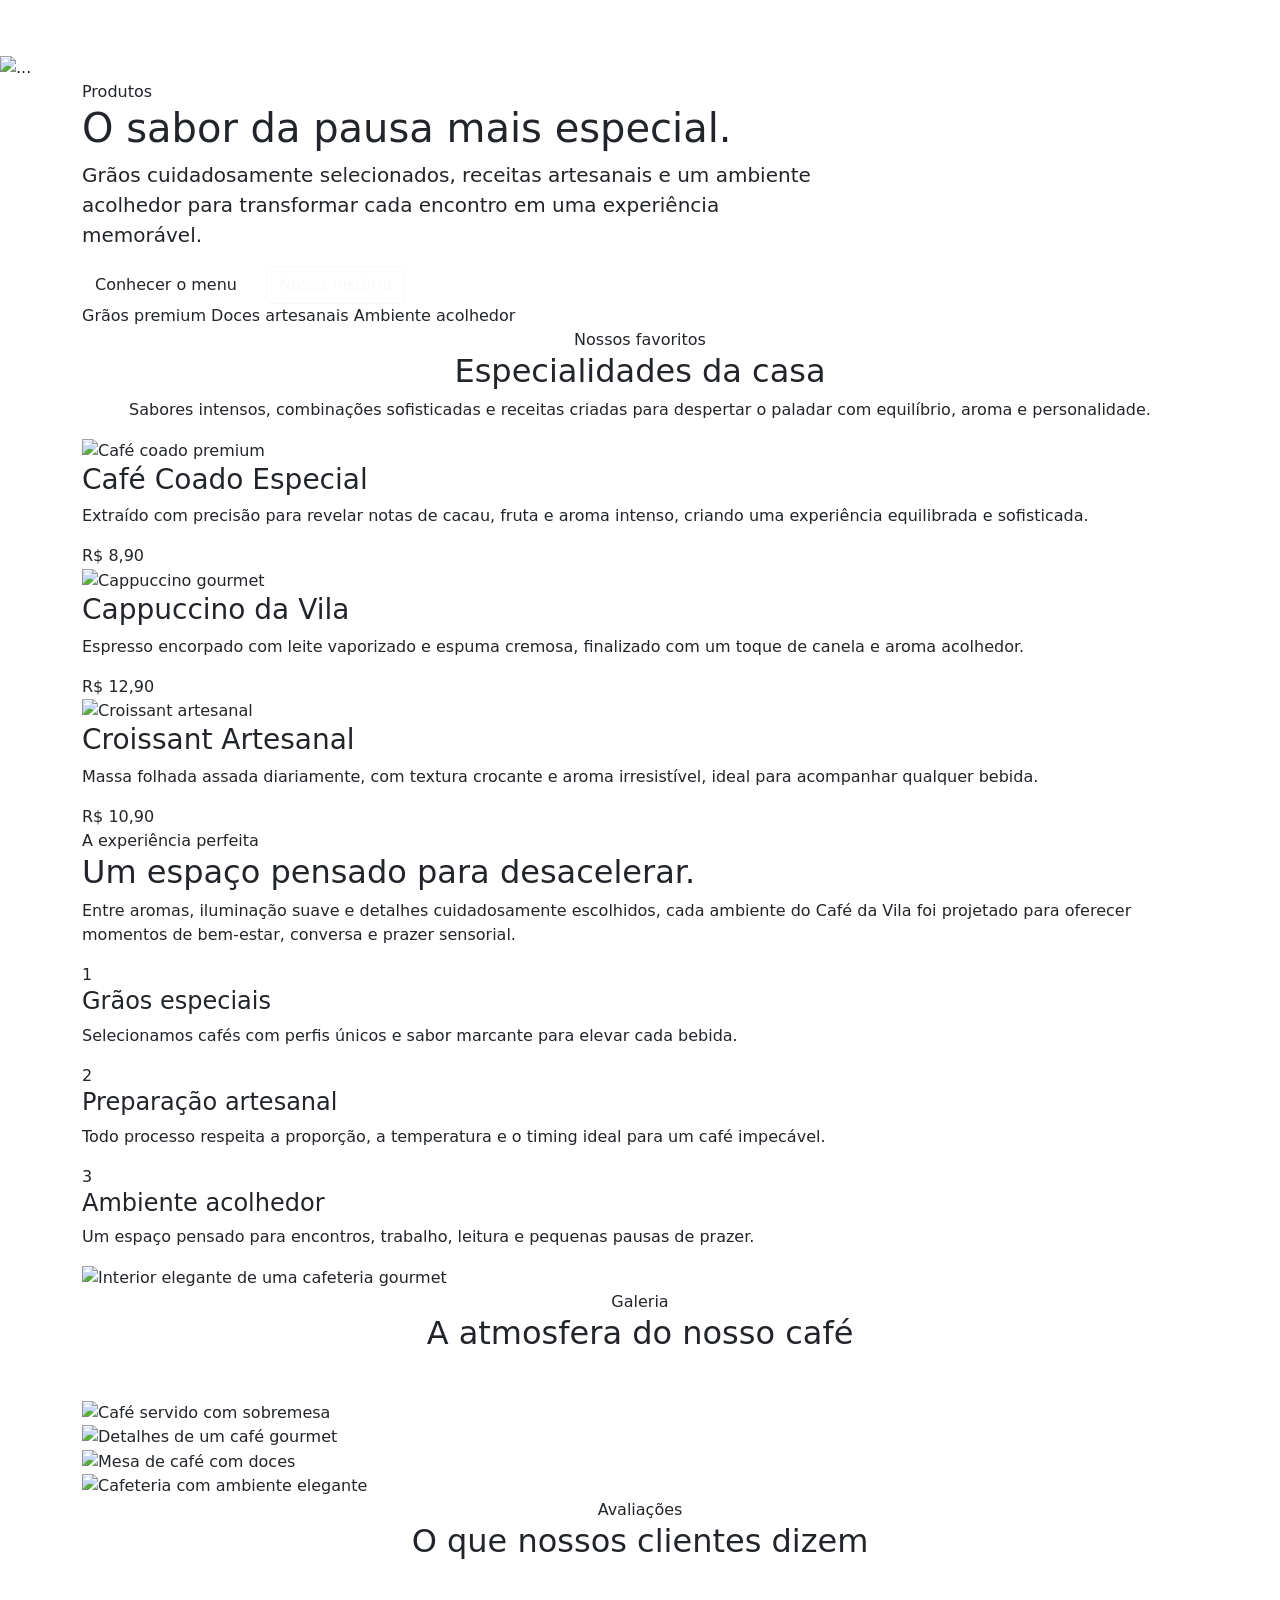
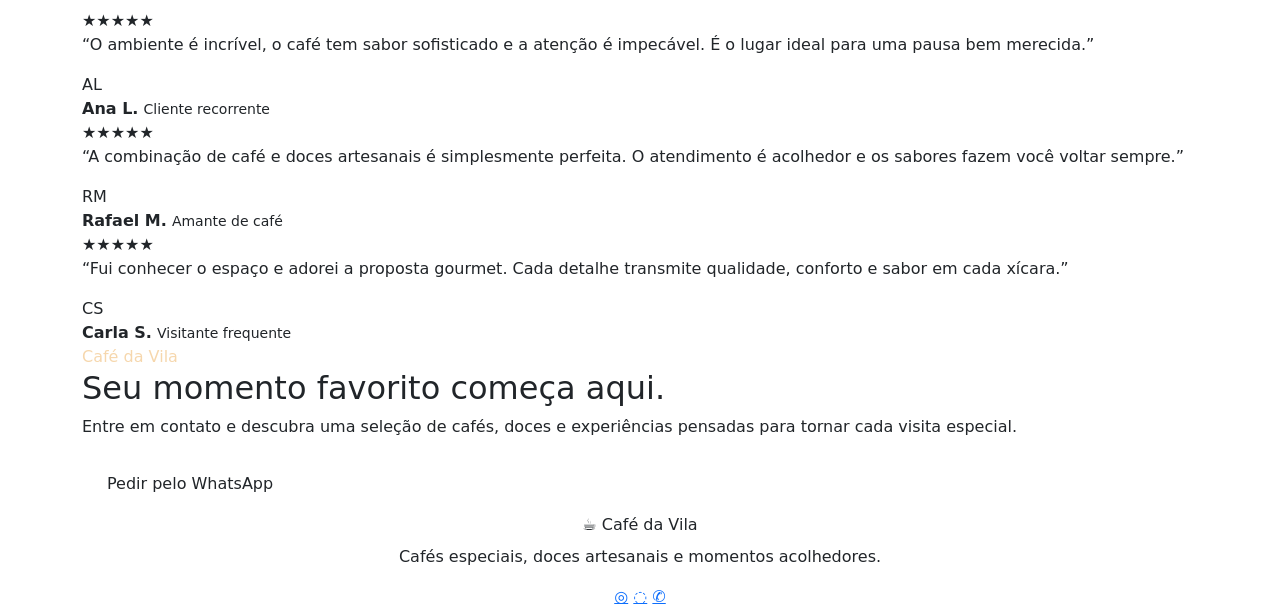
==== src/main/resources/templates/pedidos.html @ 2cc2918d "Initial commit" ====
<!doctype html>
<html lang="pt-BR">

<head>
    <meta charset="utf-8">
    <meta name="viewport" content="width=device-width, initial-scale=1">
    <meta name="description"
        content="Café da Vila — uma cafeteria gourmet com grãos especiais, doces artesanais e ambiente acolhedor.">
    <title>Café da Vila Gourmet</title>

    <link rel="preconnect" href="https://fonts.googleapis.com">
    <link rel="preconnect" href="https://fonts.gstatic.com" crossorigin>
    <link href="https://fonts.googleapis.com/css2?family=Manrope:wght@400;500;600;700;800&display=swap"
        rel="stylesheet">

    <link href="https://cdn.jsdelivr.net/npm/bootstrap@5.3.8/dist/css/bootstrap.min.css" rel="stylesheet"
        integrity="sha384-sRIl4kxILFvY47J16cr9ZwB07vP4J8+LH7qKQnuqkuIAvNWLzeN8tE5YBujZqJLB" crossorigin="anonymous">
    <link rel="stylesheet" href="/static/css/style.css">


</head>

<body>

    <header>
        <nav class="navbar navbar-expand-lg navbar-dark sticky-top">
            <div class="container">
                <a class="navbar-brand">☕ Café da Vila</a>

                <button class="navbar-toggler" type="button" data-bs-toggle="collapse" data-bs-target="#menuPrincipal"
                    aria-controls="menuPrincipal" aria-expanded="false" aria-label="Abrir menu">
                    <span class="navbar-toggler-icon"></span>
                </button>

                <div class="collapse navbar-collapse" id="menuPrincipal">
                    <ul class="navbar-nav ms-auto">
                        <li class="nav-item"><a class="nav-link active" href="index.html">Início</a></li>
                        <li class="nav-item"><a class="nav-link" href="produtos.html">Produtos</a></li>
                        <li class="nav-item"><a class="nav-link" href="pedidos.html">Pedidos</a></li>
                    </ul>
                </div>
            </div>
        </nav>
    </header>

    <main>
        <div id="carouselExampleIndicators" class="carousel slide">
            <div class="carousel-indicators">
                <button type="button" data-bs-target="#carouselExampleIndicators" data-bs-slide-to="0" class="active"
                    aria-current="true" aria-label="Slide 1"></button>
                <button type="button" data-bs-target="#carouselExampleIndicators" data-bs-slide-to="1"
                    aria-label="Slide 2"></button>
                <button type="button" data-bs-target="#carouselExampleIndicators" data-bs-slide-to="2"
                    aria-label="Slide 3"></button>
            </div>
            <div class="carousel-inner">
                <div class="carousel-item active">
                    <img src="..." class="d-block w-100" alt="...">
                </div>
                <div class="carousel-item">
                    <img src="..." class="d-block w-100" alt="...">
                </div>
                <div class="carousel-item">
                    <img src="..." class="d-block w-100" alt="...">
                </div>
            </div>
            <button class="carousel-control-prev" type="button" data-bs-target="#carouselExampleIndicators"
                data-bs-slide="prev">
                <span class="carousel-control-prev-icon" aria-hidden="true"></span>
                <span class="visually-hidden">Previous</span>
            </button>
            <button class="carousel-control-next" type="button" data-bs-target="#carouselExampleIndicators"
                data-bs-slide="next">
                <span class="carousel-control-next-icon" aria-hidden="true"></span>
                <span class="visually-hidden">Next</span>
            </button>
        </div>

        <section id="home" class="hero">
            <div class="container hero-content">
                <div class="row align-items-center">
                    <div class="col-lg-8">
                        <div class="eyebrow">Produtos</div>
                        <h1>O sabor da pausa mais especial.</h1>
                        <p class="lead">
                            Grãos cuidadosamente selecionados, receitas artesanais e um ambiente acolhedor para
                            transformar cada encontro em uma experiência memorável.
                        </p>

                        <div class="btns d-flex gap-3 flex-wrap">
                            <a href="#produtos" class="btn btn-coffee">Conhecer o menu</a>
                            <a href="#sobre" class="btn btn-outline-light">Nossa história</a>
                        </div>

                        <div class="hero-badges">
                            <span class="badge-item">Grãos premium</span>
                            <span class="badge-item">Doces artesanais</span>
                            <span class="badge-item">Ambiente acolhedor</span>
                        </div>
                    </div>
                </div>
            </div>
        </section>

    

        <section id="produtos" class="section">
            <div class="container">
                <div class="text-center">
                    <span class="eyebrow" style="color: var(--caramelo-escuro); margin-bottom: 1rem;">
                        Nossos favoritos
                    </span>
                    <h2 class="section-title">Especialidades da casa</h2>
                    <p class="section-text">
                        Sabores intensos, combinações sofisticadas e receitas criadas para despertar o paladar
                        com equilíbrio, aroma e personalidade.
                    </p>
                </div>

                <div class="menu-wrapper">
                    <article class="card-product">
                        <img src="https://images.unsplash.com/photo-1498804103079-a6351b050096?auto=format&fit=crop&w=900&q=80"
                            alt="Café coado premium">
                        <div class="card-body">
                            <h3>Café Coado Especial</h3>
                            <p>
                                Extraído com precisão para revelar notas de cacau, fruta e aroma intenso, criando
                                uma experiência equilibrada e sofisticada.
                            </p>
                            <span class="price">R$ 8,90</span>
                        </div>
                    </article>

                    <article class="card-product">
                        <img src="https://images.unsplash.com/photo-1572449043416-55f4685c9bb7?auto=format&fit=crop&w=900&q=80"
                            alt="Cappuccino gourmet">
                        <div class="card-body">
                            <h3>Cappuccino da Vila</h3>
                            <p>
                                Espresso encorpado com leite vaporizado e espuma cremosa, finalizado com um toque
                                de canela e aroma acolhedor.
                            </p>
                            <span class="price">R$ 12,90</span>
                        </div>
                    </article>

                    <article class="card-product">
                        <img src="https://images.unsplash.com/photo-1555507036-ab1f4038808a?auto=format&fit=crop&w=900&q=80"
                            alt="Croissant artesanal">
                        <div class="card-body">
                            <h3>Croissant Artesanal</h3>
                            <p>
                                Massa folhada assada diariamente, com textura crocante e aroma irresistível,
                                ideal para acompanhar qualquer bebida.
                            </p>
                            <span class="price">R$ 10,90</span>
                        </div>
                    </article>
                </div>
            </div>
        </section>

        <section id="experiencia" class="section experience">
            <div class="container">
                <div class="experience-grid">
                    <div>
                        <span class="eyebrow" style="color: var(--caramelo-escuro); margin-bottom: 1rem;">
                            A experiência perfeita
                        </span>
                        <h2 class="section-title">Um espaço pensado para desacelerar.</h2>
                        <p class="section-text" style="margin-left: 0; margin-right: 0; text-align: left;">
                            Entre aromas, iluminação suave e detalhes cuidadosamente escolhidos, cada ambiente do
                            Café da Vila foi projetado para oferecer momentos de bem-estar, conversa e prazer
                            sensorial.
                        </p>

                        <div class="experience-list">
                            <div class="experience-item">
                                <div class="exp-number">1</div>
                                <div>
                                    <h4>Grãos especiais</h4>
                                    <p>Selecionamos cafés com perfis únicos e sabor marcante para elevar cada bebida.
                                    </p>
                                </div>
                            </div>

                            <div class="experience-item">
                                <div class="exp-number">2</div>
                                <div>
                                    <h4>Preparação artesanal</h4>
                                    <p>Todo processo respeita a proporção, a temperatura e o timing ideal para um café
                                        impecável.</p>
                                </div>
                            </div>

                            <div class="experience-item">
                                <div class="exp-number">3</div>
                                <div>
                                    <h4>Ambiente acolhedor</h4>
                                    <p>Um espaço pensado para encontros, trabalho, leitura e pequenas pausas de prazer.
                                    </p>
                                </div>
                            </div>
                        </div>
                    </div>

                    <div class="experience-image">
                        <img src="https://images.unsplash.com/photo-1501339847302-ac426a4a7cbb?auto=format&fit=crop&w=1200&q=80"
                            alt="Interior elegante de uma cafeteria gourmet">
                    </div>
                </div>
            </div>
        </section>

        <section class="section gallery">
            <div class="container">
                <div class="text-center">
                    <span class="eyebrow" style="color: var(--caramelo-escuro); margin-bottom: 1rem;">
                        Galeria
                    </span>
                    <h2 class="section-title">A atmosfera do nosso café</h2>
                </div>

                <div class="gallery-grid mt-5">
                    <div class="gallery-item">
                        <img src="https://images.unsplash.com/photo-1521017432531-fbd92d768814?auto=format&fit=crop&w=800&q=80"
                            alt="Café servido com sobremesa">
                    </div>
                    <div class="gallery-item">
                        <img src="https://images.unsplash.com/photo-1511920170033-f8396924c348?auto=format&fit=crop&w=800&q=80"
                            alt="Detalhes de um café gourmet">
                    </div>
                    <div class="gallery-item">
                        <img src="https://images.unsplash.com/photo-1447933601403-0c6688de566e?auto=format&fit=crop&w=800&q=80"
                            alt="Mesa de café com doces">
                    </div>
                    <div class="gallery-item">
                        <img src="https://images.unsplash.com/photo-1461023058943-07fcbe16d735?auto=format&fit=crop&w=800&q=80"
                            alt="Cafeteria com ambiente elegante">
                    </div>
                </div>
            </div>
        </section>

        <section class="section testimonials">
            <div class="container">
                <div class="text-center">
                    <span class="eyebrow" style="color: var(--caramelo-escuro); margin-bottom: 1rem;">
                        Avaliações
                    </span>
                    <h2 class="section-title">O que nossos clientes dizem</h2>
                </div>

                <div class="testimonials-grid mt-5">
                    <article class="testimonial">
                        <div class="stars">★★★★★</div>
                        <p>
                            “O ambiente é incrível, o café tem sabor sofisticado e a atenção é impecável.
                            É o lugar ideal para uma pausa bem merecida.”
                        </p>

                        <div class="client">
                            <div class="avatar">AL</div>
                            <div>
                                <strong>Ana L.</strong>
                                <small>Cliente recorrente</small>
                            </div>
                        </div>
                    </article>

                    <article class="testimonial">
                        <div class="stars">★★★★★</div>
                        <p>
                            “A combinação de café e doces artesanais é simplesmente perfeita. O atendimento é
                            acolhedor e os sabores fazem você voltar sempre.”
                        </p>

                        <div class="client">
                            <div class="avatar">RM</div>
                            <div>
                                <strong>Rafael M.</strong>
                                <small>Amante de café</small>
                            </div>
                        </div>
                    </article>

                    <article class="testimonial">
                        <div class="stars">★★★★★</div>
                        <p>
                            “Fui conhecer o espaço e adorei a proposta gourmet. Cada detalhe transmite qualidade,
                            conforto e sabor em cada xícara.”
                        </p>

                        <div class="client">
                            <div class="avatar">CS</div>
                            <div>
                                <strong>Carla S.</strong>
                                <small>Visitante frequente</small>
                            </div>
                        </div>
                    </article>
                </div>
            </div>
        </section>

        <section id="contato" class="cta">
            <div class="container">
                <span class="eyebrow" style="color: #f6d7ad;">
                    Café da Vila
                </span>
                <h2>Seu momento favorito começa aqui.</h2>
                <p>
                    Entre em contato e descubra uma seleção de cafés, doces e experiências pensadas para
                    tornar cada visita especial.
                </p>
                <a href="https://wa.me/5511999999999" class="btn btn-coffee px-4 py-3">Pedir pelo WhatsApp</a>
            </div>
        </section>

    </main>

    <footer>
        <div class="container text-center">
            <div class="brand">☕ Café da Vila</div>
            <p class="mt-2">Cafés especiais, doces artesanais e momentos acolhedores.</p>

            <div class="socials">
                <a href="#" aria-label="Instagram">◎</a>
                <a href="#" aria-label="Facebook">◌</a>
                <a href="#" aria-label="WhatsApp">✆</a>
            </div>
        </div>
    </footer>

    <script src="https://cdn.jsdelivr.net/npm/bootstrap@5.3.8/dist/js/bootstrap.bundle.min.js"
        integrity="sha384-FKyoEForCGlyvwx9Hj09JcYn3nv7wiPVlz7YYwJrWVcXK/BmnVDxM+D2scQbITxI" crossorigin="anonymous">
        </script>

</body>

</html>
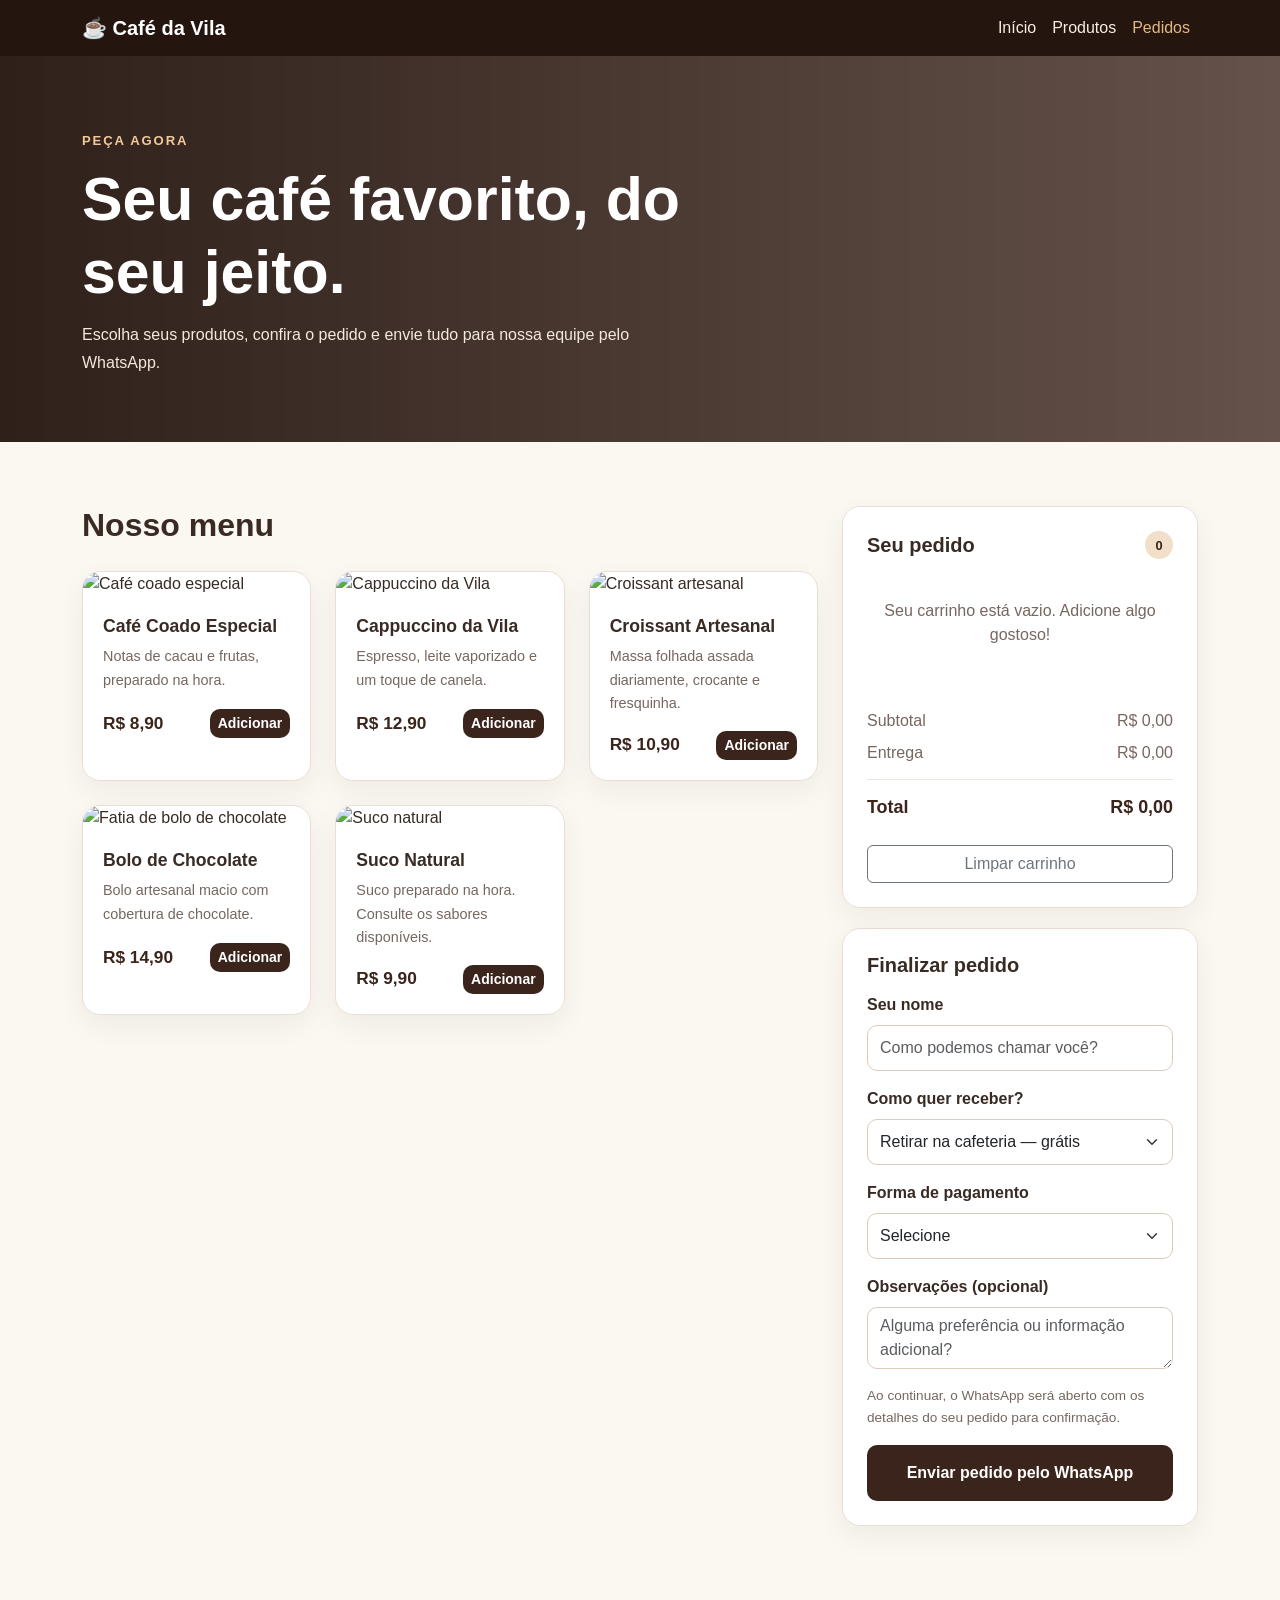
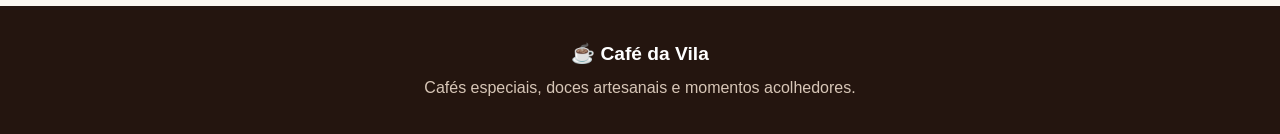
==== commit e31d5056: "atualizado info4" ====
--- a/src/main/resources/templates/pedidos.html
+++ b/src/main/resources/templates/pedidos.html
@@ -4,9 +4,8 @@
 <head>
     <meta charset="utf-8">
     <meta name="viewport" content="width=device-width, initial-scale=1">
-    <meta name="description"
-        content="Café da Vila — uma cafeteria gourmet com grãos especiais, doces artesanais e ambiente acolhedor.">
-    <title>Café da Vila Gourmet</title>
+    <meta name="description" content="Faça seu pedido no Café da Vila.">
+    <title>Pedidos | Café da Vila Gourmet</title>
 
     <link rel="preconnect" href="https://fonts.googleapis.com">
     <link rel="preconnect" href="https://fonts.gstatic.com" crossorigin>
@@ -15,17 +14,348 @@
 
     <link href="https://cdn.jsdelivr.net/npm/bootstrap@5.3.8/dist/css/bootstrap.min.css" rel="stylesheet"
         integrity="sha384-sRIl4kxILFvY47J16cr9ZwB07vP4J8+LH7qKQnuqkuIAvNWLzeN8tE5YBujZqJLB" crossorigin="anonymous">
-    <link rel="stylesheet" href="/static/css/style.css">
-
-
+
+    <style>
+        :root {
+            --cafe: #3b241b;
+            --cafe-escuro: #24150f;
+            --caramelo: #b87945;
+            --caramelo-claro: #f1dfca;
+            --creme: #fbf7f1;
+            --texto: #392b24;
+            --branco: #fff;
+        }
+
+        * {
+            box-sizing: border-box;
+        }
+
+        body {
+            margin: 0;
+            color: var(--texto);
+            background: var(--creme);
+            font-family: "Manrope", sans-serif;
+        }
+
+        .navbar {
+            background: var(--cafe-escuro);
+        }
+
+        .navbar-brand {
+            color: var(--branco);
+            font-weight: 800;
+        }
+
+        .navbar-brand:hover,
+        .navbar .nav-link {
+            color: #f8eee3;
+        }
+
+        .navbar .nav-link:hover,
+        .navbar .nav-link.active {
+            color: #e4b782;
+        }
+
+        .page-hero {
+            padding: 72px 0 64px;
+            color: var(--branco);
+            background:
+                linear-gradient(90deg, rgba(36, 21, 15, .95), rgba(59, 36, 27, .78)),
+                url("https://images.unsplash.com/photo-1495474472287-4d71bcdd2085?auto=format&fit=crop&w=1600&q=80") center/cover;
+        }
+
+        .eyebrow {
+            display: inline-block;
+            margin-bottom: 12px;
+            color: #f1c99b;
+            font-size: .82rem;
+            font-weight: 800;
+            letter-spacing: .14em;
+            text-transform: uppercase;
+        }
+
+        .page-hero h1 {
+            max-width: 700px;
+            margin: 0 0 12px;
+            font-size: clamp(2.2rem, 5vw, 3.8rem);
+            font-weight: 800;
+        }
+
+        .page-hero p {
+            max-width: 620px;
+            margin: 0;
+            color: #f4e9dc;
+            line-height: 1.8;
+        }
+
+        .order-section {
+            padding: 64px 0 80px;
+        }
+
+        .section-heading {
+            margin-bottom: 26px;
+            font-weight: 800;
+        }
+
+        .product-card,
+        .cart-card,
+        .checkout-card {
+            border: 1px solid #eadfd3;
+            border-radius: 18px;
+            background: var(--branco);
+            box-shadow: 0 10px 28px rgba(59, 36, 27, .06);
+        }
+
+        .product-card {
+            height: 100%;
+            overflow: hidden;
+            transition: transform .2s ease, box-shadow .2s ease;
+        }
+
+        .product-card:hover {
+            transform: translateY(-4px);
+            box-shadow: 0 14px 32px rgba(59, 36, 27, .12);
+        }
+
+        .product-card img {
+            width: 100%;
+            height: 190px;
+            object-fit: cover;
+        }
+
+        .product-card-body {
+            padding: 20px;
+        }
+
+        .product-card h3 {
+            margin-bottom: 8px;
+            font-size: 1.1rem;
+            font-weight: 800;
+        }
+
+        .product-card p {
+            min-height: 48px;
+            margin-bottom: 16px;
+            color: #76675f;
+            font-size: .9rem;
+            line-height: 1.6;
+        }
+
+        .product-price {
+            color: var(--cafe);
+            font-size: 1.08rem;
+            font-weight: 800;
+        }
+
+        .btn-coffee {
+            border: 0;
+            border-radius: 10px;
+            color: var(--branco);
+            background: var(--cafe);
+            font-weight: 700;
+        }
+
+        .btn-coffee:hover,
+        .btn-coffee:focus {
+            color: var(--branco);
+            background: var(--caramelo);
+        }
+
+        .cart-card,
+        .checkout-card {
+            padding: 24px;
+        }
+
+        .cart-card {
+            position: sticky;
+            top: 20px;
+        }
+
+        .cart-header {
+            display: flex;
+            align-items: center;
+            justify-content: space-between;
+            gap: 12px;
+            margin-bottom: 18px;
+        }
+
+        .cart-header h2,
+        .checkout-card h2 {
+            margin: 0;
+            font-size: 1.25rem;
+            font-weight: 800;
+        }
+
+        .cart-count {
+            display: inline-grid;
+            min-width: 28px;
+            height: 28px;
+            padding: 0 8px;
+            place-items: center;
+            border-radius: 999px;
+            color: var(--cafe);
+            background: var(--caramelo-claro);
+            font-size: .8rem;
+            font-weight: 800;
+        }
+
+        .empty-cart {
+            padding: 22px 10px;
+            color: #76675f;
+            text-align: center;
+        }
+
+        .cart-item {
+            display: grid;
+            grid-template-columns: 1fr auto;
+            gap: 10px;
+            padding: 14px 0;
+            border-bottom: 1px solid #eee6de;
+        }
+
+        .cart-item-name {
+            margin-bottom: 4px;
+            font-weight: 700;
+        }
+
+        .cart-item-price {
+            color: #76675f;
+            font-size: .88rem;
+        }
+
+        .cart-item-total {
+            color: var(--cafe);
+            font-weight: 800;
+            text-align: right;
+        }
+
+        .quantity-controls {
+            display: flex;
+            align-items: center;
+            gap: 8px;
+            margin-top: 9px;
+        }
+
+        .quantity-controls button {
+            display: grid;
+            width: 28px;
+            height: 28px;
+            place-items: center;
+            border: 1px solid #ddcbbb;
+            border-radius: 8px;
+            color: var(--cafe);
+            background: #fffaf5;
+            font-weight: 800;
+        }
+
+        .quantity-controls button:hover {
+            background: var(--caramelo-claro);
+        }
+
+        .remove-item {
+            padding: 0;
+            border: 0;
+            color: #a64b3c;
+            background: transparent;
+            font-size: .82rem;
+            text-decoration: underline;
+        }
+
+        .cart-summary {
+            padding-top: 16px;
+        }
+
+        .summary-row {
+            display: flex;
+            justify-content: space-between;
+            gap: 10px;
+            margin: 8px 0;
+            color: #76675f;
+        }
+
+        .summary-row.total {
+            margin-top: 14px;
+            padding-top: 14px;
+            border-top: 1px solid #eee6de;
+            color: var(--cafe);
+            font-size: 1.12rem;
+            font-weight: 800;
+        }
+
+        .checkout-card {
+            margin-top: 20px;
+        }
+
+        .form-label {
+            font-weight: 700;
+        }
+
+        .form-control,
+        .form-select {
+            min-height: 46px;
+            border-color: #ddcbbb;
+            border-radius: 10px;
+        }
+
+        .form-control:focus,
+        .form-select:focus {
+            border-color: var(--caramelo);
+            box-shadow: 0 0 0 .2rem rgba(184, 121, 69, .16);
+        }
+
+        .checkout-note {
+            color: #76675f;
+            font-size: .85rem;
+            line-height: 1.6;
+        }
+
+        footer {
+            padding: 34px 0;
+            color: #f4e9dc;
+            background: var(--cafe-escuro);
+            text-align: center;
+        }
+
+        footer .brand {
+            color: var(--branco);
+            font-size: 1.2rem;
+            font-weight: 800;
+        }
+
+        footer p {
+            margin: 8px 0 0;
+            color: #d7c6b7;
+        }
+
+        @media (max-width: 991px) {
+            .cart-card {
+                position: static;
+                margin-top: 28px;
+            }
+        }
+
+        @media (max-width: 575px) {
+            .page-hero {
+                padding: 52px 0;
+            }
+
+            .order-section {
+                padding: 44px 0 60px;
+            }
+
+            .cart-card,
+            .checkout-card {
+                padding: 18px;
+            }
+        }
+    </style>
 </head>
 
 <body>
-
     <header>
-        <nav class="navbar navbar-expand-lg navbar-dark sticky-top">
+        <nav class="navbar navbar-expand-lg navbar-dark">
             <div class="container">
-                <a class="navbar-brand">☕ Café da Vila</a>
+                <a class="navbar-brand" href="index.html">☕ Café da Vila</a>
 
                 <button class="navbar-toggler" type="button" data-bs-toggle="collapse" data-bs-target="#menuPrincipal"
                     aria-controls="menuPrincipal" aria-expanded="false" aria-label="Abrir menu">
@@ -34,9 +364,15 @@
 
                 <div class="collapse navbar-collapse" id="menuPrincipal">
                     <ul class="navbar-nav ms-auto">
-                        <li class="nav-item"><a class="nav-link active" href="index.html">Início</a></li>
-                        <li class="nav-item"><a class="nav-link" href="produtos.html">Produtos</a></li>
-                        <li class="nav-item"><a class="nav-link" href="pedidos.html">Pedidos</a></li>
+                        <li class="nav-item">
+                            <a class="nav-link" href="index.html">Início</a>
+                        </li>
+                        <li class="nav-item">
+                            <a class="nav-link" href="produtos.html">Produtos</a>
+                        </li>
+                        <li class="nav-item">
+                            <a class="nav-link active" aria-current="page" href="pedidos.html">Pedidos</a>
+                        </li>
                     </ul>
                 </div>
             </div>
@@ -44,298 +380,388 @@
     </header>
 
     <main>
-        <div id="carouselExampleIndicators" class="carousel slide">
-            <div class="carousel-indicators">
-                <button type="button" data-bs-target="#carouselExampleIndicators" data-bs-slide-to="0" class="active"
-                    aria-current="true" aria-label="Slide 1"></button>
-                <button type="button" data-bs-target="#carouselExampleIndicators" data-bs-slide-to="1"
-                    aria-label="Slide 2"></button>
-                <button type="button" data-bs-target="#carouselExampleIndicators" data-bs-slide-to="2"
-                    aria-label="Slide 3"></button>
+        <section class="page-hero">
+            <div class="container">
+                <span class="eyebrow">Peça agora</span>
+                <h1>Seu café favorito, do seu jeito.</h1>
+                <p>Escolha seus produtos, confira o pedido e envie tudo para nossa equipe pelo WhatsApp.</p>
             </div>
-            <div class="carousel-inner">
-                <div class="carousel-item active">
-                    <img src="..." class="d-block w-100" alt="...">
-                </div>
-                <div class="carousel-item">
-                    <img src="..." class="d-block w-100" alt="...">
-                </div>
-                <div class="carousel-item">
-                    <img src="..." class="d-block w-100" alt="...">
-                </div>
-            </div>
-            <button class="carousel-control-prev" type="button" data-bs-target="#carouselExampleIndicators"
-                data-bs-slide="prev">
-                <span class="carousel-control-prev-icon" aria-hidden="true"></span>
-                <span class="visually-hidden">Previous</span>
-            </button>
-            <button class="carousel-control-next" type="button" data-bs-target="#carouselExampleIndicators"
-                data-bs-slide="next">
-                <span class="carousel-control-next-icon" aria-hidden="true"></span>
-                <span class="visually-hidden">Next</span>
-            </button>
-        </div>
-
-        <section id="home" class="hero">
-            <div class="container hero-content">
-                <div class="row align-items-center">
+        </section>
+
+        <section class="order-section">
+            <div class="container">
+                <div class="row g-4">
                     <div class="col-lg-8">
-                        <div class="eyebrow">Produtos</div>
-                        <h1>O sabor da pausa mais especial.</h1>
-                        <p class="lead">
-                            Grãos cuidadosamente selecionados, receitas artesanais e um ambiente acolhedor para
-                            transformar cada encontro em uma experiência memorável.
-                        </p>
-
-                        <div class="btns d-flex gap-3 flex-wrap">
-                            <a href="#produtos" class="btn btn-coffee">Conhecer o menu</a>
-                            <a href="#sobre" class="btn btn-outline-light">Nossa história</a>
-                        </div>
-
-                        <div class="hero-badges">
-                            <span class="badge-item">Grãos premium</span>
-                            <span class="badge-item">Doces artesanais</span>
-                            <span class="badge-item">Ambiente acolhedor</span>
+                        <h2 class="section-heading">Nosso menu</h2>
+
+                        <div class="row g-4">
+                            <div class="col-md-6 col-xl-4">
+                                <article class="product-card">
+                                    <img src="https://images.unsplash.com/photo-1498804103079-a6351b050096?auto=format&fit=crop&w=900&q=80"
+                                        alt="Café coado especial">
+                                    <div class="product-card-body">
+                                        <h3>Café Coado Especial</h3>
+                                        <p>Notas de cacau e frutas, preparado na hora.</p>
+                                        <div class="d-flex align-items-center justify-content-between gap-2">
+                                            <span class="product-price">R$ 8,90</span>
+                                            <button class="btn btn-coffee btn-sm add-to-cart" data-id="coado"
+                                                data-name="Café Coado Especial" data-price="8.90">
+                                                Adicionar
+                                            </button>
+                                        </div>
+                                    </div>
+                                </article>
+                            </div>
+
+                            <div class="col-md-6 col-xl-4">
+                                <article class="product-card">
+                                    <img src="https://images.unsplash.com/photo-1572449043416-55f4685c9bb7?auto=format&fit=crop&w=900&q=80"
+                                        alt="Cappuccino da Vila">
+                                    <div class="product-card-body">
+                                        <h3>Cappuccino da Vila</h3>
+                                        <p>Espresso, leite vaporizado e um toque de canela.</p>
+                                        <div class="d-flex align-items-center justify-content-between gap-2">
+                                            <span class="product-price">R$ 12,90</span>
+                                            <button class="btn btn-coffee btn-sm add-to-cart" data-id="cappuccino"
+                                                data-name="Cappuccino da Vila" data-price="12.90">
+                                                Adicionar
+                                            </button>
+                                        </div>
+                                    </div>
+                                </article>
+                            </div>
+
+                            <div class="col-md-6 col-xl-4">
+                                <article class="product-card">
+                                    <img src="https://images.unsplash.com/photo-1555507036-ab1f4038808a?auto=format&fit=crop&w=900&q=80"
+                                        alt="Croissant artesanal">
+                                    <div class="product-card-body">
+                                        <h3>Croissant Artesanal</h3>
+                                        <p>Massa folhada assada diariamente, crocante e fresquinha.</p>
+                                        <div class="d-flex align-items-center justify-content-between gap-2">
+                                            <span class="product-price">R$ 10,90</span>
+                                            <button class="btn btn-coffee btn-sm add-to-cart" data-id="croissant"
+                                                data-name="Croissant Artesanal" data-price="10.90">
+                                                Adicionar
+                                            </button>
+                                        </div>
+                                    </div>
+                                </article>
+                            </div>
+
+                            <div class="col-md-6 col-xl-4">
+                                <article class="product-card">
+                                    <img src="https://images.unsplash.com/photo-1578985545062-69928b1d9587?auto=format&fit=crop&w=900&q=80"
+                                        alt="Fatia de bolo de chocolate">
+                                    <div class="product-card-body">
+                                        <h3>Bolo de Chocolate</h3>
+                                        <p>Bolo artesanal macio com cobertura de chocolate.</p>
+                                        <div class="d-flex align-items-center justify-content-between gap-2">
+                                            <span class="product-price">R$ 14,90</span>
+                                            <button class="btn btn-coffee btn-sm add-to-cart" data-id="bolo"
+                                                data-name="Bolo de Chocolate" data-price="14.90">
+                                                Adicionar
+                                            </button>
+                                        </div>
+                                    </div>
+                                </article>
+                            </div>
+
+                            <div class="col-md-6 col-xl-4">
+                                <article class="product-card">
+                                    <img src="https://images.unsplash.com/photo-1511715112108-9acc2d2b03d0?auto=format&fit=crop&w=900&q=80"
+                                        alt="Suco natural">
+                                    <div class="product-card-body">
+                                        <h3>Suco Natural</h3>
+                                        <p>Suco preparado na hora. Consulte os sabores disponíveis.</p>
+                                        <div class="d-flex align-items-center justify-content-between gap-2">
+                                            <span class="product-price">R$ 9,90</span>
+                                            <button class="btn btn-coffee btn-sm add-to-cart" data-id="suco"
+                                                data-name="Suco Natural" data-price="9.90">
+                                                Adicionar
+                                            </button>
+                                        </div>
+                                    </div>
+                                </article>
+                            </div>
                         </div>
                     </div>
+
+                    <aside class="col-lg-4">
+                        <div class="cart-card">
+                            <div class="cart-header">
+                                <h2>Seu pedido</h2>
+                                <span class="cart-count" id="cartCount" aria-label="Quantidade de itens">0</span>
+                            </div>
+
+                            <div id="cartItems" aria-live="polite">
+                                <p class="empty-cart">Seu carrinho está vazio. Adicione algo gostoso!</p>
+                            </div>
+
+                            <div class="cart-summary">
+                                <div class="summary-row">
+                                    <span>Subtotal</span>
+                                    <span id="subtotal">R$ 0,00</span>
+                                </div>
+                                <div class="summary-row">
+                                    <span>Entrega</span>
+                                    <span id="deliveryPrice">R$ 0,00</span>
+                                </div>
+                                <div class="summary-row total">
+                                    <span>Total</span>
+                                    <span id="total">R$ 0,00</span>
+                                </div>
+
+                                <button type="button" class="btn btn-outline-secondary w-100 mt-3" id="clearCart">
+                                    Limpar carrinho
+                                </button>
+                            </div>
+                        </div>
+
+                        <div class="checkout-card">
+                            <h2 class="mb-3">Finalizar pedido</h2>
+
+                            <form id="orderForm">
+                                <div class="mb-3">
+                                    <label for="customerName" class="form-label">Seu nome</label>
+                                    <input type="text" class="form-control" id="customerName"
+                                        placeholder="Como podemos chamar você?" required>
+                                </div>
+
+                                <div class="mb-3">
+                                    <label for="orderType" class="form-label">Como quer receber?</label>
+                                    <select class="form-select" id="orderType" required>
+                                        <option value="retirada">Retirar na cafeteria — grátis</option>
+                                        <option value="entrega">Entrega — R$ 5,00</option>
+                                    </select>
+                                </div>
+
+                                <div class="mb-3 d-none" id="addressGroup">
+                                    <label for="customerAddress" class="form-label">Endereço de entrega</label>
+                                    <textarea class="form-control" id="customerAddress" rows="2"
+                                        placeholder="Rua, número, bairro e complemento"></textarea>
+                                </div>
+
+                                <div class="mb-3">
+                                    <label for="paymentMethod" class="form-label">Forma de pagamento</label>
+                                    <select class="form-select" id="paymentMethod" required>
+                                        <option value="">Selecione</option>
+                                        <option>Pix</option>
+                                        <option>Cartão de crédito</option>
+                                        <option>Cartão de débito</option>
+                                        <option>Dinheiro</option>
+                                    </select>
+                                </div>
+
+                                <div class="mb-3">
+                                    <label for="orderNotes" class="form-label">Observações (opcional)</label>
+                                    <textarea class="form-control" id="orderNotes" rows="2"
+                                        placeholder="Alguma preferência ou informação adicional?"></textarea>
+                                </div>
+
+                                <p class="checkout-note mb-3">
+                                    Ao continuar, o WhatsApp será aberto com os detalhes do seu pedido para confirmação.
+                                </p>
+
+                                <button type="submit" class="btn btn-coffee w-100 py-3">
+                                    Enviar pedido pelo WhatsApp
+                                </button>
+                            </form>
+                        </div>
+                    </aside>
                 </div>
             </div>
         </section>
-
-    
-
-        <section id="produtos" class="section">
-            <div class="container">
-                <div class="text-center">
-                    <span class="eyebrow" style="color: var(--caramelo-escuro); margin-bottom: 1rem;">
-                        Nossos favoritos
-                    </span>
-                    <h2 class="section-title">Especialidades da casa</h2>
-                    <p class="section-text">
-                        Sabores intensos, combinações sofisticadas e receitas criadas para despertar o paladar
-                        com equilíbrio, aroma e personalidade.
-                    </p>
-                </div>
-
-                <div class="menu-wrapper">
-                    <article class="card-product">
-                        <img src="https://images.unsplash.com/photo-1498804103079-a6351b050096?auto=format&fit=crop&w=900&q=80"
-                            alt="Café coado premium">
-                        <div class="card-body">
-                            <h3>Café Coado Especial</h3>
-                            <p>
-                                Extraído com precisão para revelar notas de cacau, fruta e aroma intenso, criando
-                                uma experiência equilibrada e sofisticada.
-                            </p>
-                            <span class="price">R$ 8,90</span>
+    </main>
+
+    <footer>
+        <div class="container">
+            <div class="brand">☕ Café da Vila</div>
+            <p>Cafés especiais, doces artesanais e momentos acolhedores.</p>
+        </div>
+    </footer>
+
+    <script src="https://cdn.jsdelivr.net/npm/bootstrap@5.3.8/dist/js/bootstrap.bundle.min.js"
+        integrity="sha384-FKyoEForCGlyvwx9Hj09JcYn3nv7wiPVlz7YYwJrWVcXK/BmnVDxM+D2scQbITxI"
+        crossorigin="anonymous"></script>
+
+    <script>
+        const cart = new Map();
+        const deliveryFee = 5;
+        const whatsappNumber = "5511999999999"; // Troque pelo número da cafeteria.
+
+        const cartItemsElement = document.getElementById("cartItems");
+        const cartCountElement = document.getElementById("cartCount");
+        const subtotalElement = document.getElementById("subtotal");
+        const deliveryPriceElement = document.getElementById("deliveryPrice");
+        const totalElement = document.getElementById("total");
+        const orderTypeElement = document.getElementById("orderType");
+        const addressGroupElement = document.getElementById("addressGroup");
+        const addressElement = document.getElementById("customerAddress");
+
+        function formatPrice(value) {
+            return new Intl.NumberFormat("pt-BR", {
+                style: "currency",
+                currency: "BRL"
+            }).format(value);
+        }
+
+        function getSubtotal() {
+            let subtotal = 0;
+
+            cart.forEach((item) => {
+                subtotal += item.price * item.quantity;
+            });
+
+            return subtotal;
+        }
+
+        function renderCart() {
+            const items = Array.from(cart.values());
+            const itemCount = items.reduce((sum, item) => sum + item.quantity, 0);
+
+            cartCountElement.textContent = itemCount;
+
+            if (items.length === 0) {
+                cartItemsElement.innerHTML =
+                    '<p class="empty-cart">Seu carrinho está vazio. Adicione algo gostoso!</p>';
+            } else {
+                cartItemsElement.innerHTML = items.map((item) => `
+                    <div class="cart-item">
+                        <div>
+                            <div class="cart-item-name">${item.name}</div>
+                            <div class="cart-item-price">${formatPrice(item.price)} cada</div>
+                            <div class="quantity-controls">
+                                <button type="button" data-action="decrease" data-id="${item.id}"
+                                    aria-label="Diminuir quantidade de ${item.name}">−</button>
+                                <span>${item.quantity}</span>
+                                <button type="button" data-action="increase" data-id="${item.id}"
+                                    aria-label="Aumentar quantidade de ${item.name}">+</button>
+                                <button type="button" class="remove-item" data-action="remove"
+                                    data-id="${item.id}">Remover</button>
+                            </div>
                         </div>
-                    </article>
-
-                    <article class="card-product">
-                        <img src="https://images.unsplash.com/photo-1572449043416-55f4685c9bb7?auto=format&fit=crop&w=900&q=80"
-                            alt="Cappuccino gourmet">
-                        <div class="card-body">
-                            <h3>Cappuccino da Vila</h3>
-                            <p>
-                                Espresso encorpado com leite vaporizado e espuma cremosa, finalizado com um toque
-                                de canela e aroma acolhedor.
-                            </p>
-                            <span class="price">R$ 12,90</span>
-                        </div>
-                    </article>
-
-                    <article class="card-product">
-                        <img src="https://images.unsplash.com/photo-1555507036-ab1f4038808a?auto=format&fit=crop&w=900&q=80"
-                            alt="Croissant artesanal">
-                        <div class="card-body">
-                            <h3>Croissant Artesanal</h3>
-                            <p>
-                                Massa folhada assada diariamente, com textura crocante e aroma irresistível,
-                                ideal para acompanhar qualquer bebida.
-                            </p>
-                            <span class="price">R$ 10,90</span>
-                        </div>
-                    </article>
-                </div>
-            </div>
-        </section>
-
-        <section id="experiencia" class="section experience">
-            <div class="container">
-                <div class="experience-grid">
-                    <div>
-                        <span class="eyebrow" style="color: var(--caramelo-escuro); margin-bottom: 1rem;">
-                            A experiência perfeita
-                        </span>
-                        <h2 class="section-title">Um espaço pensado para desacelerar.</h2>
-                        <p class="section-text" style="margin-left: 0; margin-right: 0; text-align: left;">
-                            Entre aromas, iluminação suave e detalhes cuidadosamente escolhidos, cada ambiente do
-                            Café da Vila foi projetado para oferecer momentos de bem-estar, conversa e prazer
-                            sensorial.
-                        </p>
-
-                        <div class="experience-list">
-                            <div class="experience-item">
-                                <div class="exp-number">1</div>
-                                <div>
-                                    <h4>Grãos especiais</h4>
-                                    <p>Selecionamos cafés com perfis únicos e sabor marcante para elevar cada bebida.
-                                    </p>
-                                </div>
-                            </div>
-
-                            <div class="experience-item">
-                                <div class="exp-number">2</div>
-                                <div>
-                                    <h4>Preparação artesanal</h4>
-                                    <p>Todo processo respeita a proporção, a temperatura e o timing ideal para um café
-                                        impecável.</p>
-                                </div>
-                            </div>
-
-                            <div class="experience-item">
-                                <div class="exp-number">3</div>
-                                <div>
-                                    <h4>Ambiente acolhedor</h4>
-                                    <p>Um espaço pensado para encontros, trabalho, leitura e pequenas pausas de prazer.
-                                    </p>
-                                </div>
-                            </div>
+                        <div class="cart-item-total">
+                            ${formatPrice(item.price * item.quantity)}
                         </div>
                     </div>
-
-                    <div class="experience-image">
-                        <img src="https://images.unsplash.com/photo-1501339847302-ac426a4a7cbb?auto=format&fit=crop&w=1200&q=80"
-                            alt="Interior elegante de uma cafeteria gourmet">
-                    </div>
-                </div>
-            </div>
-        </section>
-
-        <section class="section gallery">
-            <div class="container">
-                <div class="text-center">
-                    <span class="eyebrow" style="color: var(--caramelo-escuro); margin-bottom: 1rem;">
-                        Galeria
-                    </span>
-                    <h2 class="section-title">A atmosfera do nosso café</h2>
-                </div>
-
-                <div class="gallery-grid mt-5">
-                    <div class="gallery-item">
-                        <img src="https://images.unsplash.com/photo-1521017432531-fbd92d768814?auto=format&fit=crop&w=800&q=80"
-                            alt="Café servido com sobremesa">
-                    </div>
-                    <div class="gallery-item">
-                        <img src="https://images.unsplash.com/photo-1511920170033-f8396924c348?auto=format&fit=crop&w=800&q=80"
-                            alt="Detalhes de um café gourmet">
-                    </div>
-                    <div class="gallery-item">
-                        <img src="https://images.unsplash.com/photo-1447933601403-0c6688de566e?auto=format&fit=crop&w=800&q=80"
-                            alt="Mesa de café com doces">
-                    </div>
-                    <div class="gallery-item">
-                        <img src="https://images.unsplash.com/photo-1461023058943-07fcbe16d735?auto=format&fit=crop&w=800&q=80"
-                            alt="Cafeteria com ambiente elegante">
-                    </div>
-                </div>
-            </div>
-        </section>
-
-        <section class="section testimonials">
-            <div class="container">
-                <div class="text-center">
-                    <span class="eyebrow" style="color: var(--caramelo-escuro); margin-bottom: 1rem;">
-                        Avaliações
-                    </span>
-                    <h2 class="section-title">O que nossos clientes dizem</h2>
-                </div>
-
-                <div class="testimonials-grid mt-5">
-                    <article class="testimonial">
-                        <div class="stars">★★★★★</div>
-                        <p>
-                            “O ambiente é incrível, o café tem sabor sofisticado e a atenção é impecável.
-                            É o lugar ideal para uma pausa bem merecida.”
-                        </p>
-
-                        <div class="client">
-                            <div class="avatar">AL</div>
-                            <div>
-                                <strong>Ana L.</strong>
-                                <small>Cliente recorrente</small>
-                            </div>
-                        </div>
-                    </article>
-
-                    <article class="testimonial">
-                        <div class="stars">★★★★★</div>
-                        <p>
-                            “A combinação de café e doces artesanais é simplesmente perfeita. O atendimento é
-                            acolhedor e os sabores fazem você voltar sempre.”
-                        </p>
-
-                        <div class="client">
-                            <div class="avatar">RM</div>
-                            <div>
-                                <strong>Rafael M.</strong>
-                                <small>Amante de café</small>
-                            </div>
-                        </div>
-                    </article>
-
-                    <article class="testimonial">
-                        <div class="stars">★★★★★</div>
-                        <p>
-                            “Fui conhecer o espaço e adorei a proposta gourmet. Cada detalhe transmite qualidade,
-                            conforto e sabor em cada xícara.”
-                        </p>
-
-                        <div class="client">
-                            <div class="avatar">CS</div>
-                            <div>
-                                <strong>Carla S.</strong>
-                                <small>Visitante frequente</small>
-                            </div>
-                        </div>
-                    </article>
-                </div>
-            </div>
-        </section>
-
-        <section id="contato" class="cta">
-            <div class="container">
-                <span class="eyebrow" style="color: #f6d7ad;">
-                    Café da Vila
-                </span>
-                <h2>Seu momento favorito começa aqui.</h2>
-                <p>
-                    Entre em contato e descubra uma seleção de cafés, doces e experiências pensadas para
-                    tornar cada visita especial.
-                </p>
-                <a href="https://wa.me/5511999999999" class="btn btn-coffee px-4 py-3">Pedir pelo WhatsApp</a>
-            </div>
-        </section>
-
-    </main>
-
-    <footer>
-        <div class="container text-center">
-            <div class="brand">☕ Café da Vila</div>
-            <p class="mt-2">Cafés especiais, doces artesanais e momentos acolhedores.</p>
-
-            <div class="socials">
-                <a href="#" aria-label="Instagram">◎</a>
-                <a href="#" aria-label="Facebook">◌</a>
-                <a href="#" aria-label="WhatsApp">✆</a>
-            </div>
-        </div>
-    </footer>
-
-    <script src="https://cdn.jsdelivr.net/npm/bootstrap@5.3.8/dist/js/bootstrap.bundle.min.js"
-        integrity="sha384-FKyoEForCGlyvwx9Hj09JcYn3nv7wiPVlz7YYwJrWVcXK/BmnVDxM+D2scQbITxI" crossorigin="anonymous">
-        </script>
-
+                `).join("");
+            }
+
+            const subtotal = getSubtotal();
+            const delivery = orderTypeElement.value === "entrega" && subtotal > 0 ? deliveryFee : 0;
+
+            subtotalElement.textContent = formatPrice(subtotal);
+            deliveryPriceElement.textContent = formatPrice(delivery);
+            totalElement.textContent = formatPrice(subtotal + delivery);
+        }
+
+        document.querySelectorAll(".add-to-cart").forEach((button) => {
+            button.addEventListener("click", () => {
+                const { id, name, price } = button.dataset;
+                const currentItem = cart.get(id);
+
+                if (currentItem) {
+                    currentItem.quantity += 1;
+                } else {
+                    cart.set(id, {
+                        id,
+                        name,
+                        price: Number(price),
+                        quantity: 1
+                    });
+                }
+
+                renderCart();
+            });
+        });
+
+        cartItemsElement.addEventListener("click", (event) => {
+            const button = event.target.closest("button[data-action]");
+            if (!button) return;
+
+            const item = cart.get(button.dataset.id);
+            if (!item) return;
+
+            switch (button.dataset.action) {
+                case "increase":
+                    item.quantity += 1;
+                    break;
+                case "decrease":
+                    item.quantity -= 1;
+                    if (item.quantity <= 0) cart.delete(item.id);
+                    break;
+                case "remove":
+                    cart.delete(item.id);
+                    break;
+            }
+
+            renderCart();
+        });
+
+        document.getElementById("clearCart").addEventListener("click", () => {
+            cart.clear();
+            renderCart();
+        });
+
+        orderTypeElement.addEventListener("change", () => {
+            const isDelivery = orderTypeElement.value === "entrega";
+            addressGroupElement.classList.toggle("d-none", !isDelivery);
+            addressElement.required = isDelivery;
+            renderCart();
+        });
+
+        document.getElementById("orderForm").addEventListener("submit", (event) => {
+            event.preventDefault();
+
+            if (cart.size === 0) {
+                alert("Seu carrinho está vazio. Adicione pelo menos um produto antes de finalizar.");
+                return;
+            }
+
+            const customerName = document.getElementById("customerName").value.trim();
+            const orderType = orderTypeElement.value;
+            const address = addressElement.value.trim();
+            const paymentMethod = document.getElementById("paymentMethod").value;
+            const notes = document.getElementById("orderNotes").value.trim();
+
+            if (orderType === "entrega" && !address) {
+                addressElement.focus();
+                alert("Informe o endereço para entrega.");
+                return;
+            }
+
+            const subtotal = getSubtotal();
+            const delivery = orderType === "entrega" ? deliveryFee : 0;
+            const total = subtotal + delivery;
+
+            const lines = [
+                "Olá! Gostaria de fazer um pedido no Café da Vila.",
+                "",
+                `*Nome:* ${customerName}`,
+                `*Recebimento:* ${orderType === "entrega" ? "Entrega" : "Retirada na cafeteria"}`,
+                ...(orderType === "entrega" ? [`*Endereço:* ${address}`] : []),
+                "",
+                "*Itens do pedido:*",
+                ...Array.from(cart.values()).map((item) =>
+                    `• ${item.quantity}x ${item.name} — ${formatPrice(item.price * item.quantity)}`
+                ),
+                "",
+                `*Subtotal:* ${formatPrice(subtotal)}`,
+                `*Entrega:* ${formatPrice(delivery)}`,
+                `*Total:* ${formatPrice(total)}`,
+                `*Pagamento:* ${paymentMethod}`,
+                ...(notes ? [`*Observações:* ${notes}`] : [])
+            ];
+
+            const whatsappUrl =
+                `https://wa.me/${whatsappNumber}?text=${encodeURIComponent(lines.join("\n"))}`;
+
+            window.open(whatsappUrl, "_blank", "noopener,noreferrer");
+        });
+
+        renderCart();
+    </script>
 </body>
 
 </html>
